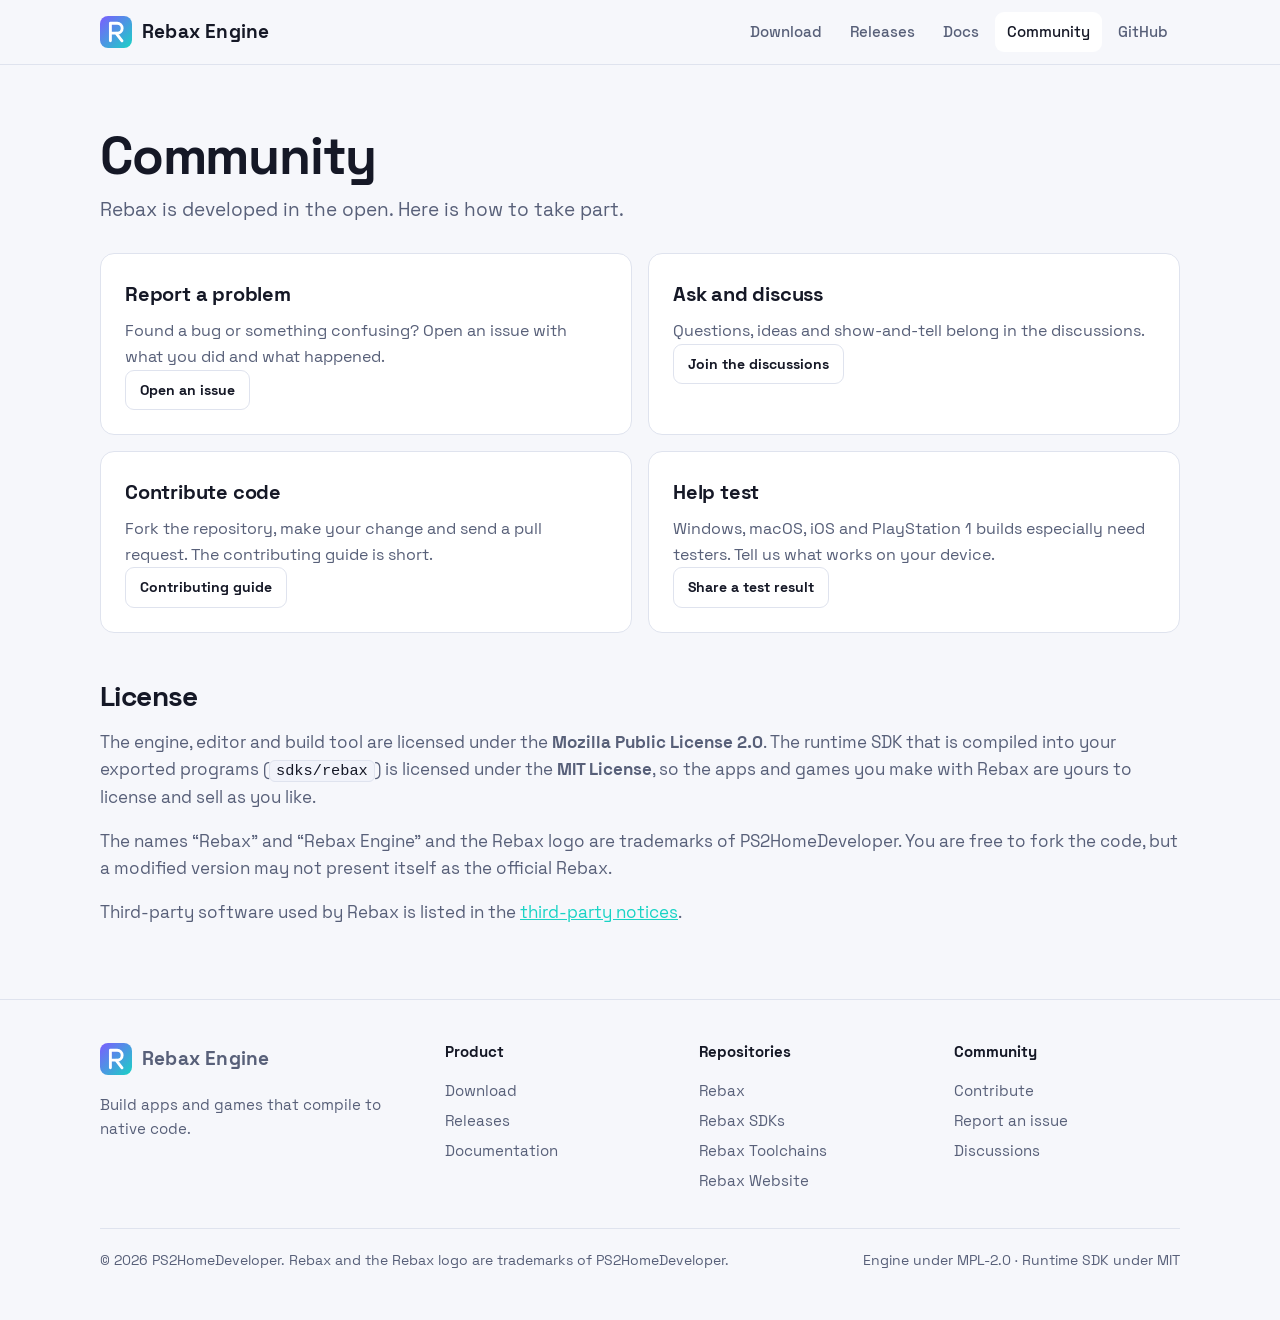
==== community/index.html @ f352a2dc "Update Rebax Website" ====
<!doctype html>
<html lang="en">
<head>
<meta charset="utf-8">
<meta name="viewport" content="width=device-width, initial-scale=1">
<title>Community - Rebax Engine</title>
<meta name="description" content="Report issues, join discussions, contribute code and help test Rebax Engine.">
<meta name="theme-color" content="#0b0d13">
<link rel="canonical" href="https://rebax.pages.dev/community/">
<link rel="icon" href="/favicon.svg" type="image/svg+xml">
<meta property="og:type" content="website">
<meta property="og:title" content="Community - Rebax Engine">
<meta property="og:description" content="Report issues, join discussions, contribute code and help test Rebax Engine.">
<meta property="og:url" content="https://rebax.pages.dev/community/">
<meta property="og:image" content="https://rebax.pages.dev/assets/img/logo.svg">
<meta name="twitter:card" content="summary">
<link rel="preload" href="/assets/fonts/SpaceGrotesk-Regular.woff2" as="font" type="font/woff2" crossorigin>
<link rel="stylesheet" href="/assets/css/style.css">
</head>
<body>
<a class="skip" href="#main">Skip to content</a>
<header class="nav">
  <div class="wrap">
    <a class="brand" href="/"><img src="/assets/img/logo.svg" alt="" width="32" height="32"><span>Rebax Engine</span></a>
    <button class="nav-toggle" aria-label="Menu" aria-expanded="false"><svg viewBox="0 0 24 24" fill="none" stroke="currentColor" stroke-width="2" stroke-linecap="round"><path d="M4 7h16M4 12h16M4 17h16"/></svg></button>
    <nav class="nav-links"><a href="/download/">Download</a><a href="/releases/">Releases</a><a href="/docs/">Docs</a><a href="/community/" aria-current="page">Community</a><a href="https://github.com/PS2HomeDeveloper/Rebax" rel="noopener">GitHub</a></nav>
  </div>
</header>
<main id="main">

<div class="wrap">
  <div class="page-head">
    <h1>Community</h1>
    <p>Rebax is developed in the open. Here is how to take part.</p>
  </div>
  <div class="grid c2">
    <div class="card"><h3>Report a problem</h3><p>Found a bug or something confusing? Open an issue with what you did and what happened.</p><p class="mt-14"><a class="btn small" href="https://github.com/PS2HomeDeveloper/Rebax/issues" rel="noopener">Open an issue</a></p></div>
    <div class="card"><h3>Ask and discuss</h3><p>Questions, ideas and show-and-tell belong in the discussions.</p><p class="mt-14"><a class="btn small" href="https://github.com/PS2HomeDeveloper/Rebax/discussions" rel="noopener">Join the discussions</a></p></div>
    <div class="card"><h3>Contribute code</h3><p>Fork the repository, make your change and send a pull request. The contributing guide is short.</p><p class="mt-14"><a class="btn small" href="https://github.com/PS2HomeDeveloper/Rebax/blob/main/CONTRIBUTING.md" rel="noopener">Contributing guide</a></p></div>
    <div class="card"><h3>Help test</h3><p>Windows, macOS, iOS and PlayStation 1 builds especially need testers. Tell us what works on your device.</p><p class="mt-14"><a class="btn small" href="https://github.com/PS2HomeDeveloper/Rebax/issues/new/choose" rel="noopener">Share a test result</a></p></div>
  </div>
  <div class="prose mt-48">
    <h2>License</h2>
    <p>The engine, editor and build tool are licensed under the <b>Mozilla Public License 2.0</b>. The runtime SDK that is compiled into your exported programs (<code>sdks/rebax</code>) is licensed under the <b>MIT License</b>, so the apps and games you make with Rebax are yours to license and sell as you like.</p>
    <p>The names &ldquo;Rebax&rdquo; and &ldquo;Rebax Engine&rdquo; and the Rebax logo are trademarks of PS2HomeDeveloper. You are free to fork the code, but a modified version may not present itself as the official Rebax.</p>
    <p>Third-party software used by Rebax is listed in the <a href="https://github.com/PS2HomeDeveloper/Rebax/blob/main/THIRD_PARTY_NOTICES.md" rel="noopener">third-party notices</a>.</p>
  </div>
</div>
<div class="spacer"></div>

</main>
<footer>
  <div class="wrap">
    <div class="cols">
      <div>
        <a class="brand" href="/"><img src="/assets/img/logo.svg" alt="" width="28" height="28"><span>Rebax Engine</span></a>
        <p>Build apps and games that compile to native code.</p>
      </div>
      <div><h5>Product</h5><a href="/download/">Download</a><a href="/releases/">Releases</a><a href="/docs/">Documentation</a></div>
      <div><h5>Repositories</h5><a href="https://github.com/PS2HomeDeveloper/Rebax" rel="noopener">Rebax</a><a href="https://github.com/PS2HomeDeveloper/Rebax-SDKs" rel="noopener">Rebax SDKs</a><a href="https://github.com/PS2HomeDeveloper/Rebax-Toolchains" rel="noopener">Rebax Toolchains</a><a href="https://github.com/PS2HomeDeveloper/Rebax-Website" rel="noopener">Rebax Website</a></div>
      <div><h5>Community</h5><a href="/community/">Contribute</a><a href="https://github.com/PS2HomeDeveloper/Rebax/issues" rel="noopener">Report an issue</a><a href="https://github.com/PS2HomeDeveloper/Rebax/discussions" rel="noopener">Discussions</a></div>
    </div>
    <div class="fine"><span>&copy; <span data-year>2026</span> PS2HomeDeveloper. Rebax and the Rebax logo are trademarks of PS2HomeDeveloper.</span><span>Engine under MPL-2.0 &middot; Runtime SDK under MIT</span></div>
  </div>
</footer>
<script src="/assets/js/main.js"></script>

</body>
</html>
---- assets/css/style.css ----
@font-face { font-family: "Space Grotesk"; font-weight: 400; font-display: swap; src: url("../fonts/SpaceGrotesk-Regular.woff2") format("woff2"); }
@font-face { font-family: "Space Grotesk"; font-weight: 500; font-display: swap; src: url("../fonts/SpaceGrotesk-Medium.woff2") format("woff2"); }
@font-face { font-family: "Space Grotesk"; font-weight: 700; font-display: swap; src: url("../fonts/SpaceGrotesk-Bold.woff2") format("woff2"); }

:root {
  --bg: #0b0d13;
  --bg-soft: #10131b;
  --surface: #141823;
  --surface-2: #1a1f2d;
  --line: #242a3b;
  --text: #e8ebf3;
  --muted: #98a1b8;
  --accent: #7c5cff;
  --accent-2: #19d3c5;
  --ok: #3ddc97;
  --warn: #f5b84b;
  --radius: 14px;
  --maxw: 1120px;
  --grad: linear-gradient(120deg, #7c5cff 0%, #19d3c5 100%);
}

@media (prefers-color-scheme: light) {
  :root:not([data-theme="dark"]) {
    --bg: #f6f7fb;
    --bg-soft: #eef0f7;
    --surface: #ffffff;
    --surface-2: #f1f3fa;
    --line: #dfe3ee;
    --text: #151826;
    --muted: #586079;
  }
}

:root[data-theme="light"] {
  --bg: #f6f7fb;
  --bg-soft: #eef0f7;
  --surface: #ffffff;
  --surface-2: #f1f3fa;
  --line: #dfe3ee;
  --text: #151826;
  --muted: #586079;
}

* { box-sizing: border-box; }
html { scroll-behavior: smooth; }
body {
  margin: 0;
  background: var(--bg);
  color: var(--text);
  font-family: "Space Grotesk", system-ui, -apple-system, "Segoe UI", Roboto, sans-serif;
  font-size: 17px;
  line-height: 1.6;
  -webkit-font-smoothing: antialiased;
}
a { color: inherit; }
img, svg { max-width: 100%; }
.wrap { width: 100%; max-width: var(--maxw); margin: 0 auto; padding: 0 20px; }

.skip { position: absolute; left: -999px; top: 0; background: var(--accent); color: #fff; padding: 8px 14px; z-index: 100; }
.skip:focus { left: 8px; top: 8px; }

.nav { position: sticky; top: 0; z-index: 50; background: color-mix(in srgb, var(--bg) 86%, transparent); backdrop-filter: blur(12px); border-bottom: 1px solid var(--line); }
.nav .wrap { display: flex; align-items: center; justify-content: space-between; height: 64px; gap: 16px; }
.brand { display: flex; align-items: center; gap: 10px; text-decoration: none; font-weight: 700; font-size: 19px; letter-spacing: .2px; }
.brand img { width: 32px; height: 32px; display: block; }
.nav-links { display: flex; align-items: center; gap: 4px; }
.nav-links a { text-decoration: none; color: var(--muted); padding: 8px 12px; border-radius: 9px; font-size: 15px; font-weight: 500; }
.nav-links a:hover, .nav-links a[aria-current="page"] { color: var(--text); background: var(--surface); }
.nav-toggle { display: none; background: none; border: 1px solid var(--line); color: var(--text); width: 42px; height: 42px; border-radius: 10px; cursor: pointer; }
.nav-toggle svg { width: 22px; height: 22px; }

.btn { display: inline-flex; align-items: center; justify-content: center; gap: 8px; padding: 12px 20px; border-radius: 11px; font: inherit; font-weight: 700; font-size: 16px; text-decoration: none; border: 1px solid var(--line); background: var(--surface); color: var(--text); cursor: pointer; transition: transform .12s ease, border-color .12s ease, background .12s ease; }
.btn:hover { border-color: var(--accent); transform: translateY(-1px); }
.btn.primary { background: var(--grad); color: #fff; border-color: transparent; }
.btn.primary:hover { filter: brightness(1.08); }
.btn.small { padding: 8px 14px; font-size: 14px; border-radius: 9px; }
.btn svg { width: 18px; height: 18px; }

.hero { position: relative; padding: 84px 0 64px; overflow: hidden; }
.hero::before { content: ""; position: absolute; inset: -20% -10% auto -10%; height: 480px; background: radial-gradient(60% 60% at 30% 20%, rgba(124,92,255,.28), transparent 70%), radial-gradient(50% 50% at 80% 10%, rgba(25,211,197,.18), transparent 70%); pointer-events: none; }
.hero .wrap { position: relative; }
.eyebrow { display: inline-flex; align-items: center; gap: 8px; padding: 6px 12px; border: 1px solid var(--line); border-radius: 999px; background: var(--surface); color: var(--muted); font-size: 14px; font-weight: 500; }
.eyebrow i { width: 8px; height: 8px; border-radius: 50%; background: var(--ok); display: inline-block; }
h1 { font-size: clamp(38px, 6.4vw, 68px); line-height: 1.04; letter-spacing: -1.2px; margin: 22px 0 18px; font-weight: 700; max-width: 880px; }
h1 em { font-style: normal; background: var(--grad); -webkit-background-clip: text; background-clip: text; color: transparent; }
.lead { font-size: clamp(18px, 2.2vw, 22px); color: var(--muted); max-width: 720px; margin: 0 0 30px; }
.actions { display: flex; flex-wrap: wrap; gap: 12px; }

.pipeline { margin-top: 54px; display: grid; grid-template-columns: repeat(4, 1fr); gap: 0; border: 1px solid var(--line); border-radius: var(--radius); background: var(--surface); overflow: hidden; }
.pipeline div { padding: 22px 20px; position: relative; border-right: 1px solid var(--line); }
.pipeline div:last-child { border-right: 0; }
.pipeline small { display: block; color: var(--accent-2); font-weight: 700; font-size: 12px; letter-spacing: 1.4px; text-transform: uppercase; margin-bottom: 8px; }
.pipeline b { display: block; font-size: 18px; margin-bottom: 4px; }
.pipeline span { color: var(--muted); font-size: 15px; line-height: 1.45; display: block; }

section { padding: 72px 0; }
section.alt { background: var(--bg-soft); border-top: 1px solid var(--line); border-bottom: 1px solid var(--line); }
h2 { font-size: clamp(28px, 4vw, 40px); letter-spacing: -.6px; line-height: 1.12; margin: 0 0 14px; }
h3 { font-size: 20px; margin: 0 0 8px; letter-spacing: -.2px; }
.sub { color: var(--muted); max-width: 720px; margin: 0 0 36px; font-size: 18px; }

.grid { display: grid; gap: 16px; }
.grid.c3 { grid-template-columns: repeat(3, 1fr); }
.grid.c2 { grid-template-columns: repeat(2, 1fr); }
.card { background: var(--surface); border: 1px solid var(--line); border-radius: var(--radius); padding: 24px; }
.card p { margin: 0; color: var(--muted); font-size: 16px; }
.card .ico { width: 42px; height: 42px; border-radius: 11px; background: var(--surface-2); display: grid; place-items: center; margin-bottom: 16px; color: var(--accent-2); }
.card .ico svg { width: 22px; height: 22px; }

.platforms { display: grid; grid-template-columns: repeat(7, 1fr); gap: 12px; }
.plat { background: var(--surface); border: 1px solid var(--line); border-radius: 12px; padding: 16px 12px; text-align: center; }
.plat b { display: block; font-size: 15px; margin-bottom: 8px; }
.badge { display: inline-block; padding: 3px 9px; border-radius: 999px; font-size: 12px; font-weight: 700; border: 1px solid var(--line); color: var(--muted); }
.badge.ok { color: var(--ok); border-color: color-mix(in srgb, var(--ok) 45%, var(--line)); }
.badge.warn { color: var(--warn); border-color: color-mix(in srgb, var(--warn) 45%, var(--line)); }

.steps { counter-reset: s; display: grid; gap: 14px; }
.step { display: grid; grid-template-columns: 44px 1fr; gap: 16px; align-items: start; background: var(--surface); border: 1px solid var(--line); border-radius: var(--radius); padding: 20px; }
.step::before { counter-increment: s; content: counter(s); width: 44px; height: 44px; border-radius: 12px; background: var(--grad); color: #fff; display: grid; place-items: center; font-weight: 700; font-size: 18px; }
.step p { margin: 0; color: var(--muted); }

.page-head { padding: 64px 0 28px; }
.page-head h1 { font-size: clamp(34px, 5vw, 52px); margin: 0 0 12px; }
.page-head p { color: var(--muted); margin: 0; max-width: 720px; font-size: 19px; }

.release-head { display: flex; flex-wrap: wrap; align-items: center; gap: 12px 16px; margin-bottom: 10px; }
.tag { padding: 4px 11px; border-radius: 999px; font-weight: 700; font-size: 13px; background: var(--surface-2); border: 1px solid var(--line); }
.tag.latest { color: var(--ok); border-color: color-mix(in srgb, var(--ok) 50%, var(--line)); }
.tag.pre { color: var(--warn); border-color: color-mix(in srgb, var(--warn) 50%, var(--line)); }
.meta { color: var(--muted); font-size: 15px; }

.dl-grid { display: grid; grid-template-columns: repeat(3, 1fr); gap: 16px; margin-top: 24px; }
.dl-card { background: var(--surface); border: 1px solid var(--line); border-radius: var(--radius); padding: 22px; display: flex; flex-direction: column; gap: 14px; }
.dl-card h3 { display: flex; align-items: center; gap: 10px; margin: 0; }
.dl-card h3 svg { width: 24px; height: 24px; color: var(--accent-2); }
.dl-card .hint { color: var(--muted); font-size: 14px; margin: -6px 0 0; }
.files { display: grid; gap: 8px; }
.file { display: flex; align-items: center; justify-content: space-between; gap: 12px; padding: 11px 13px; border-radius: 10px; border: 1px solid var(--line); background: var(--surface-2); text-decoration: none; }
.file:hover { border-color: var(--accent); }
.file .n { min-width: 0; }
.file .n b { display: block; font-size: 15px; }
.file .n span { display: block; color: var(--muted); font-size: 13px; overflow-wrap: anywhere; }
.file .sz { color: var(--muted); font-size: 13px; white-space: nowrap; margin-left: auto; }
.file > span:last-child { flex: none; display: inline-flex; }
.file svg { width: 18px; height: 18px; color: var(--accent-2); flex: none; }

.notes { background: var(--surface); border: 1px solid var(--line); border-radius: var(--radius); padding: 24px; margin-top: 28px; }
.notes h4 { margin: 0 0 12px; font-size: 18px; }
.md { color: var(--text); font-size: 16px; }
.md > :first-child { margin-top: 0; }
.md > :last-child { margin-bottom: 0; }
.md h1, .md h2, .md h3 { font-size: 18px; margin: 18px 0 8px; letter-spacing: 0; }
.md p { margin: 10px 0; color: var(--muted); }
.md ul, .md ol { margin: 10px 0; padding-left: 22px; color: var(--muted); }
.md li { margin: 4px 0; }
.md code { font-family: ui-monospace, SFMono-Regular, Menlo, Consolas, monospace; font-size: .9em; background: var(--surface-2); border: 1px solid var(--line); padding: 1px 6px; border-radius: 6px; }
.md pre { background: var(--surface-2); border: 1px solid var(--line); border-radius: 10px; padding: 14px; overflow: auto; }
.md pre code { border: 0; padding: 0; background: none; }
.md a { color: var(--accent-2); }

details.rel { background: var(--surface); border: 1px solid var(--line); border-radius: var(--radius); margin-bottom: 12px; }
details.rel summary { list-style: none; cursor: pointer; padding: 18px 22px; display: flex; flex-wrap: wrap; align-items: center; gap: 10px 14px; }
details.rel summary::-webkit-details-marker { display: none; }
details.rel summary b { font-size: 20px; }
details.rel summary .chev { margin-left: auto; transition: transform .15s ease; color: var(--muted); }
details.rel[open] summary .chev { transform: rotate(180deg); }
details.rel .body { padding: 0 22px 22px; border-top: 1px solid var(--line); }
details.rel .body > * { margin-top: 18px; }

.state { background: var(--surface); border: 1px dashed var(--line); border-radius: var(--radius); padding: 36px 24px; text-align: center; color: var(--muted); }
.state b { display: block; color: var(--text); font-size: 20px; margin-bottom: 8px; }
.skeleton { height: 120px; border-radius: var(--radius); background: linear-gradient(90deg, var(--surface) 25%, var(--surface-2) 50%, var(--surface) 75%); background-size: 200% 100%; animation: sk 1.2s linear infinite; }
@keyframes sk { to { background-position: -200% 0; } }

.help { margin-top: 28px; }
.help details { background: var(--surface); border: 1px solid var(--line); border-radius: var(--radius); padding: 16px 20px; }
.help summary { cursor: pointer; font-weight: 700; }
.help ul { color: var(--muted); margin: 12px 0 0; padding-left: 22px; }

.doc { display: grid; grid-template-columns: 220px 1fr; gap: 40px; align-items: start; }
.toc { position: sticky; top: 88px; display: grid; gap: 2px; }
.toc a { text-decoration: none; color: var(--muted); padding: 7px 12px; border-radius: 8px; font-size: 15px; }
.toc a:hover { color: var(--text); background: var(--surface); }
.prose h2 { font-size: 28px; margin: 40px 0 12px; }
.prose h2:first-child { margin-top: 0; }
.prose h3 { margin: 24px 0 8px; }
.prose p, .prose li { color: var(--muted); }
.prose ul, .prose ol { padding-left: 22px; }
.prose code { font-family: ui-monospace, SFMono-Regular, Menlo, Consolas, monospace; font-size: .9em; background: var(--surface-2); border: 1px solid var(--line); padding: 1px 6px; border-radius: 6px; color: var(--text); }
.prose pre { background: var(--surface); border: 1px solid var(--line); border-radius: 12px; padding: 16px; overflow: auto; margin: 14px 0; }
.prose pre code { border: 0; padding: 0; background: none; font-size: 14.5px; line-height: 1.7; }
.prose a { color: var(--accent-2); }
.note { border-left: 3px solid var(--accent); background: var(--surface); padding: 14px 18px; border-radius: 0 12px 12px 0; margin: 16px 0; color: var(--muted); }

.cta { text-align: center; }
.cta .actions { justify-content: center; }

footer { border-top: 1px solid var(--line); padding: 40px 0 48px; color: var(--muted); font-size: 15px; }
footer .cols { display: grid; grid-template-columns: 1.4fr repeat(3, 1fr); gap: 28px; }
footer h5 { margin: 0 0 12px; color: var(--text); font-size: 15px; }
footer a { display: block; text-decoration: none; padding: 3px 0; }
footer a:hover { color: var(--text); }
footer .fine { margin-top: 32px; padding-top: 20px; border-top: 1px solid var(--line); display: flex; flex-wrap: wrap; justify-content: space-between; gap: 10px; font-size: 14px; }

@media (max-width: 900px) {
  .grid.c3, .dl-grid { grid-template-columns: 1fr; }
  .platforms { grid-template-columns: repeat(2, 1fr); }
  .pipeline { grid-template-columns: 1fr 1fr; }
  .pipeline div:nth-child(2) { border-right: 0; }
  .pipeline div:nth-child(-n+2) { border-bottom: 1px solid var(--line); }
  .doc { grid-template-columns: 1fr; }
  .toc { position: static; display: flex; flex-wrap: wrap; gap: 6px; }
  .toc a { border: 1px solid var(--line); }
  footer .cols { grid-template-columns: 1fr 1fr; }
}
@media (max-width: 720px) {
  .nav-toggle { display: inline-grid; place-items: center; }
  .nav-links { position: absolute; left: 0; right: 0; top: 64px; flex-direction: column; align-items: stretch; background: var(--bg); border-bottom: 1px solid var(--line); padding: 10px 20px 16px; display: none; }
  .nav-links.open { display: flex; }
  .nav-links a { padding: 12px; }
  .hero { padding: 56px 0 40px; }
  section { padding: 52px 0; }
  .grid.c2 { grid-template-columns: 1fr; }
  .pipeline { grid-template-columns: 1fr; }
  .pipeline div { border-right: 0; border-bottom: 1px solid var(--line); }
  .pipeline div:last-child { border-bottom: 0; }
  footer .cols { grid-template-columns: 1fr; }
}
@media (prefers-reduced-motion: reduce) { * { animation: none !important; transition: none !important; scroll-behavior: auto !important; } }

.spacer { height: 56px; }
.mt-14 { margin-top: 14px; }
.mt-24 { margin-top: 24px; }
.mt-28 { margin-top: 28px; }
.mt-48 { margin-top: 48px; }
.nf { padding: 96px 0; }
.center-sub { margin-left: auto; margin-right: auto; }
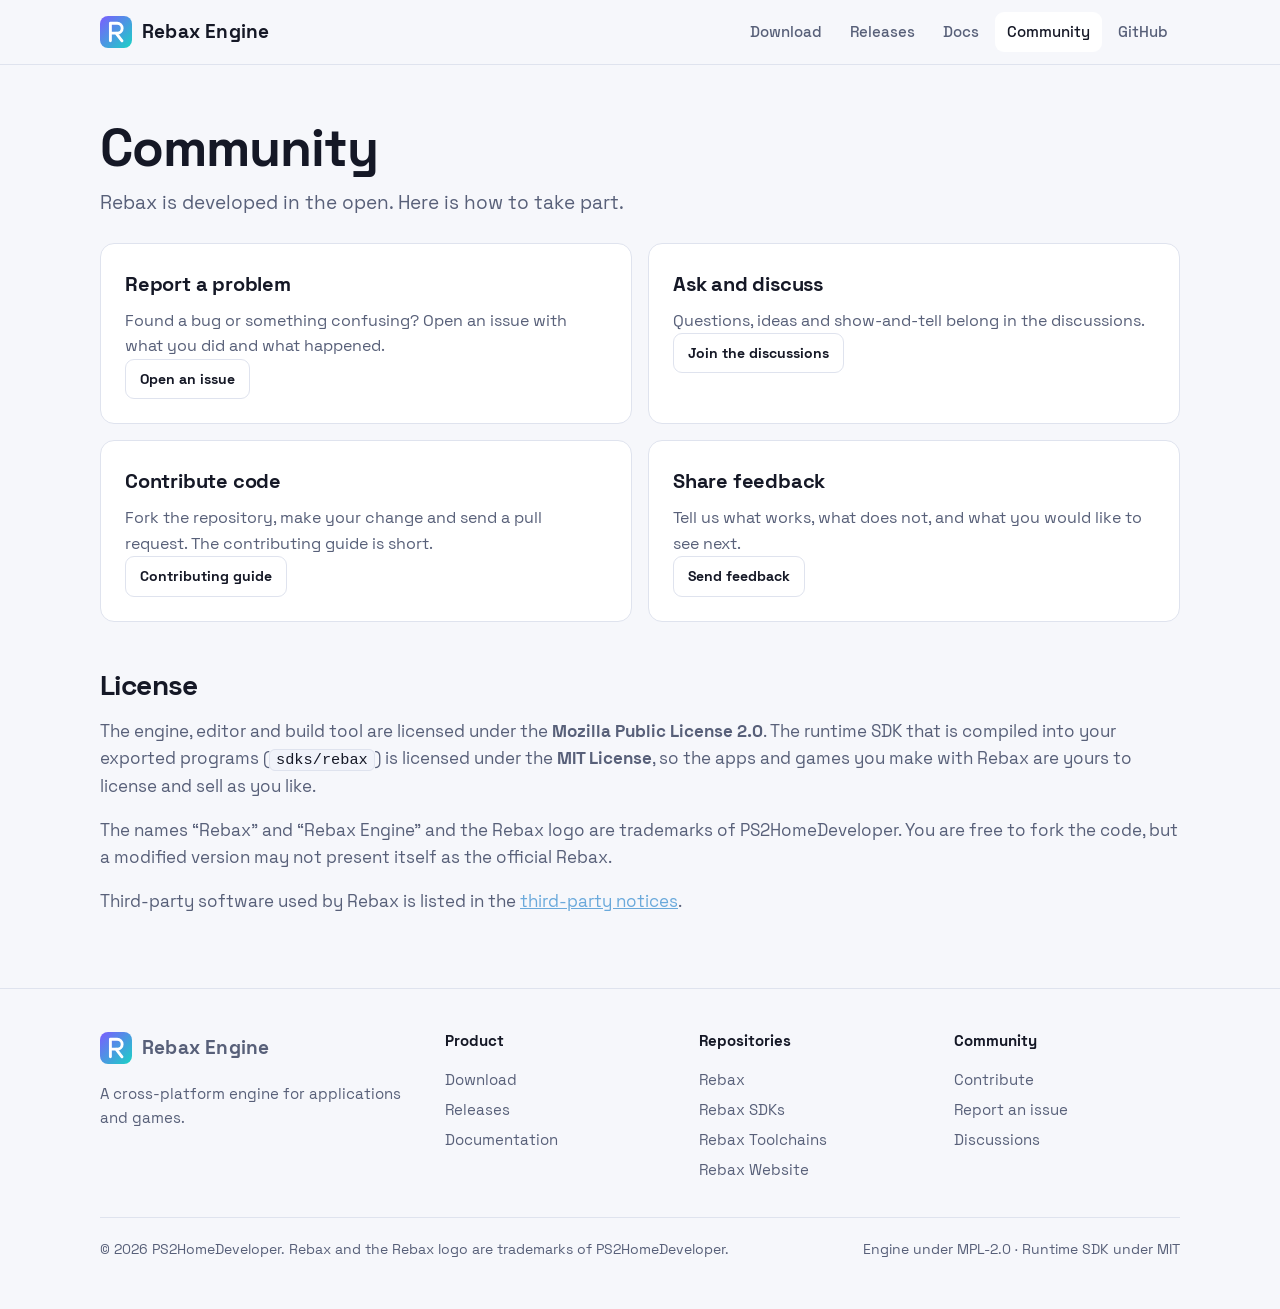
==== commit 66c4b790: "Replace website files" ====
--- a/community/index.html
+++ b/community/index.html
@@ -37,7 +37,7 @@
     <div class="card"><h3>Report a problem</h3><p>Found a bug or something confusing? Open an issue with what you did and what happened.</p><p class="mt-14"><a class="btn small" href="https://github.com/PS2HomeDeveloper/Rebax/issues" rel="noopener">Open an issue</a></p></div>
     <div class="card"><h3>Ask and discuss</h3><p>Questions, ideas and show-and-tell belong in the discussions.</p><p class="mt-14"><a class="btn small" href="https://github.com/PS2HomeDeveloper/Rebax/discussions" rel="noopener">Join the discussions</a></p></div>
     <div class="card"><h3>Contribute code</h3><p>Fork the repository, make your change and send a pull request. The contributing guide is short.</p><p class="mt-14"><a class="btn small" href="https://github.com/PS2HomeDeveloper/Rebax/blob/main/CONTRIBUTING.md" rel="noopener">Contributing guide</a></p></div>
-    <div class="card"><h3>Help test</h3><p>Windows, macOS, iOS and PlayStation 1 builds especially need testers. Tell us what works on your device.</p><p class="mt-14"><a class="btn small" href="https://github.com/PS2HomeDeveloper/Rebax/issues/new/choose" rel="noopener">Share a test result</a></p></div>
+    <div class="card"><h3>Share feedback</h3><p>Tell us what works, what does not, and what you would like to see next.</p><p class="mt-14"><a class="btn small" href="https://github.com/PS2HomeDeveloper/Rebax/issues/new/choose" rel="noopener">Send feedback</a></p></div>
   </div>
   <div class="prose mt-48">
     <h2>License</h2>
@@ -54,7 +54,7 @@
     <div class="cols">
       <div>
         <a class="brand" href="/"><img src="/assets/img/logo.svg" alt="" width="28" height="28"><span>Rebax Engine</span></a>
-        <p>Build apps and games that compile to native code.</p>
+        <p>A cross-platform engine for applications and games.</p>
       </div>
       <div><h5>Product</h5><a href="/download/">Download</a><a href="/releases/">Releases</a><a href="/docs/">Documentation</a></div>
       <div><h5>Repositories</h5><a href="https://github.com/PS2HomeDeveloper/Rebax" rel="noopener">Rebax</a><a href="https://github.com/PS2HomeDeveloper/Rebax-SDKs" rel="noopener">Rebax SDKs</a><a href="https://github.com/PS2HomeDeveloper/Rebax-Toolchains" rel="noopener">Rebax Toolchains</a><a href="https://github.com/PS2HomeDeveloper/Rebax-Website" rel="noopener">Rebax Website</a></div>
--- a/assets/css/style.css
+++ b/assets/css/style.css
@@ -3,20 +3,20 @@
 @font-face { font-family: "Space Grotesk"; font-weight: 700; font-display: swap; src: url("../fonts/SpaceGrotesk-Bold.woff2") format("woff2"); }
 
 :root {
-  --bg: #0b0d13;
-  --bg-soft: #10131b;
-  --surface: #141823;
-  --surface-2: #1a1f2d;
-  --line: #242a3b;
-  --text: #e8ebf3;
-  --muted: #98a1b8;
-  --accent: #7c5cff;
-  --accent-2: #19d3c5;
+  --bg: #14171c;
+  --bg-soft: #181c22;
+  --surface: #1d2128;
+  --surface-2: #232830;
+  --line: #2c323c;
+  --text: #e6e9ee;
+  --muted: #9aa3b2;
+  --accent: #478cbf;
+  --accent-2: #6aa9db;
   --ok: #3ddc97;
   --warn: #f5b84b;
   --radius: 14px;
   --maxw: 1120px;
-  --grad: linear-gradient(120deg, #7c5cff 0%, #19d3c5 100%);
+  --grad: #478cbf;
 }
 
 @media (prefers-color-scheme: light) {
@@ -71,20 +71,22 @@
 
 .btn { display: inline-flex; align-items: center; justify-content: center; gap: 8px; padding: 12px 20px; border-radius: 11px; font: inherit; font-weight: 700; font-size: 16px; text-decoration: none; border: 1px solid var(--line); background: var(--surface); color: var(--text); cursor: pointer; transition: transform .12s ease, border-color .12s ease, background .12s ease; }
 .btn:hover { border-color: var(--accent); transform: translateY(-1px); }
-.btn.primary { background: var(--grad); color: #fff; border-color: transparent; }
+.btn.primary { background: var(--accent); color: #fff; border-color: transparent; }
 .btn.primary:hover { filter: brightness(1.08); }
 .btn.small { padding: 8px 14px; font-size: 14px; border-radius: 9px; }
 .btn svg { width: 18px; height: 18px; }
 
-.hero { position: relative; padding: 84px 0 64px; overflow: hidden; }
-.hero::before { content: ""; position: absolute; inset: -20% -10% auto -10%; height: 480px; background: radial-gradient(60% 60% at 30% 20%, rgba(124,92,255,.28), transparent 70%), radial-gradient(50% 50% at 80% 10%, rgba(25,211,197,.18), transparent 70%); pointer-events: none; }
+.hero { position: relative; padding: 96px 0 80px; text-align: center; border-bottom: 1px solid var(--line); background: var(--bg-soft); }
 .hero .wrap { position: relative; }
 .eyebrow { display: inline-flex; align-items: center; gap: 8px; padding: 6px 12px; border: 1px solid var(--line); border-radius: 999px; background: var(--surface); color: var(--muted); font-size: 14px; font-weight: 500; }
 .eyebrow i { width: 8px; height: 8px; border-radius: 50%; background: var(--ok); display: inline-block; }
-h1 { font-size: clamp(38px, 6.4vw, 68px); line-height: 1.04; letter-spacing: -1.2px; margin: 22px 0 18px; font-weight: 700; max-width: 880px; }
+h1 { font-size: clamp(40px, 6vw, 64px); line-height: 1.06; letter-spacing: -1px; margin: 0 0 18px; font-weight: 700; }
 h1 em { font-style: normal; background: var(--grad); -webkit-background-clip: text; background-clip: text; color: transparent; }
-.lead { font-size: clamp(18px, 2.2vw, 22px); color: var(--muted); max-width: 720px; margin: 0 0 30px; }
+.lead { font-size: clamp(18px, 2.2vw, 22px); color: var(--muted); max-width: 720px; margin: 0 auto 32px; }
 .actions { display: flex; flex-wrap: wrap; gap: 12px; }
+.hero .actions { justify-content: center; }
+.btn.big { padding: 15px 28px; font-size: 17px; }
+.hero-note { color: var(--muted); font-size: 14px; margin: 16px 0 0; min-height: 1.4em; }
 
 .pipeline { margin-top: 54px; display: grid; grid-template-columns: repeat(4, 1fr); gap: 0; border: 1px solid var(--line); border-radius: var(--radius); background: var(--surface); overflow: hidden; }
 .pipeline div { padding: 22px 20px; position: relative; border-right: 1px solid var(--line); }
@@ -109,7 +111,7 @@
 
 .platforms { display: grid; grid-template-columns: repeat(7, 1fr); gap: 12px; }
 .plat { background: var(--surface); border: 1px solid var(--line); border-radius: 12px; padding: 16px 12px; text-align: center; }
-.plat b { display: block; font-size: 15px; margin-bottom: 8px; }
+.plat b { display: block; font-size: 15px; }
 .badge { display: inline-block; padding: 3px 9px; border-radius: 999px; font-size: 12px; font-weight: 700; border: 1px solid var(--line); color: var(--muted); }
 .badge.ok { color: var(--ok); border-color: color-mix(in srgb, var(--ok) 45%, var(--line)); }
 .badge.warn { color: var(--warn); border-color: color-mix(in srgb, var(--warn) 45%, var(--line)); }
@@ -119,7 +121,7 @@
 .step::before { counter-increment: s; content: counter(s); width: 44px; height: 44px; border-radius: 12px; background: var(--grad); color: #fff; display: grid; place-items: center; font-weight: 700; font-size: 18px; }
 .step p { margin: 0; color: var(--muted); }
 
-.page-head { padding: 64px 0 28px; }
+.page-head { padding: 56px 0 24px; }
 .page-head h1 { font-size: clamp(34px, 5vw, 52px); margin: 0 0 12px; }
 .page-head p { color: var(--muted); margin: 0; max-width: 720px; font-size: 19px; }
 
@@ -235,3 +237,11 @@
 .mt-48 { margin-top: 48px; }
 .nf { padding: 96px 0; }
 .center-sub { margin-left: auto; margin-right: auto; }
+
+.dl-grid { grid-template-columns: repeat(2, 1fr); }
+.dl-row { display: flex; align-items: center; justify-content: space-between; gap: 14px; padding: 10px 0; border-top: 1px solid var(--line); }
+.dl-row:first-of-type { border-top: 0; }
+.dl-row .n b { display: block; font-size: 16px; }
+.dl-row .n span { display: block; color: var(--muted); font-size: 13px; }
+.dl-card .rows { display: flex; flex-direction: column; }
+.dl-row .btn { flex: none; }
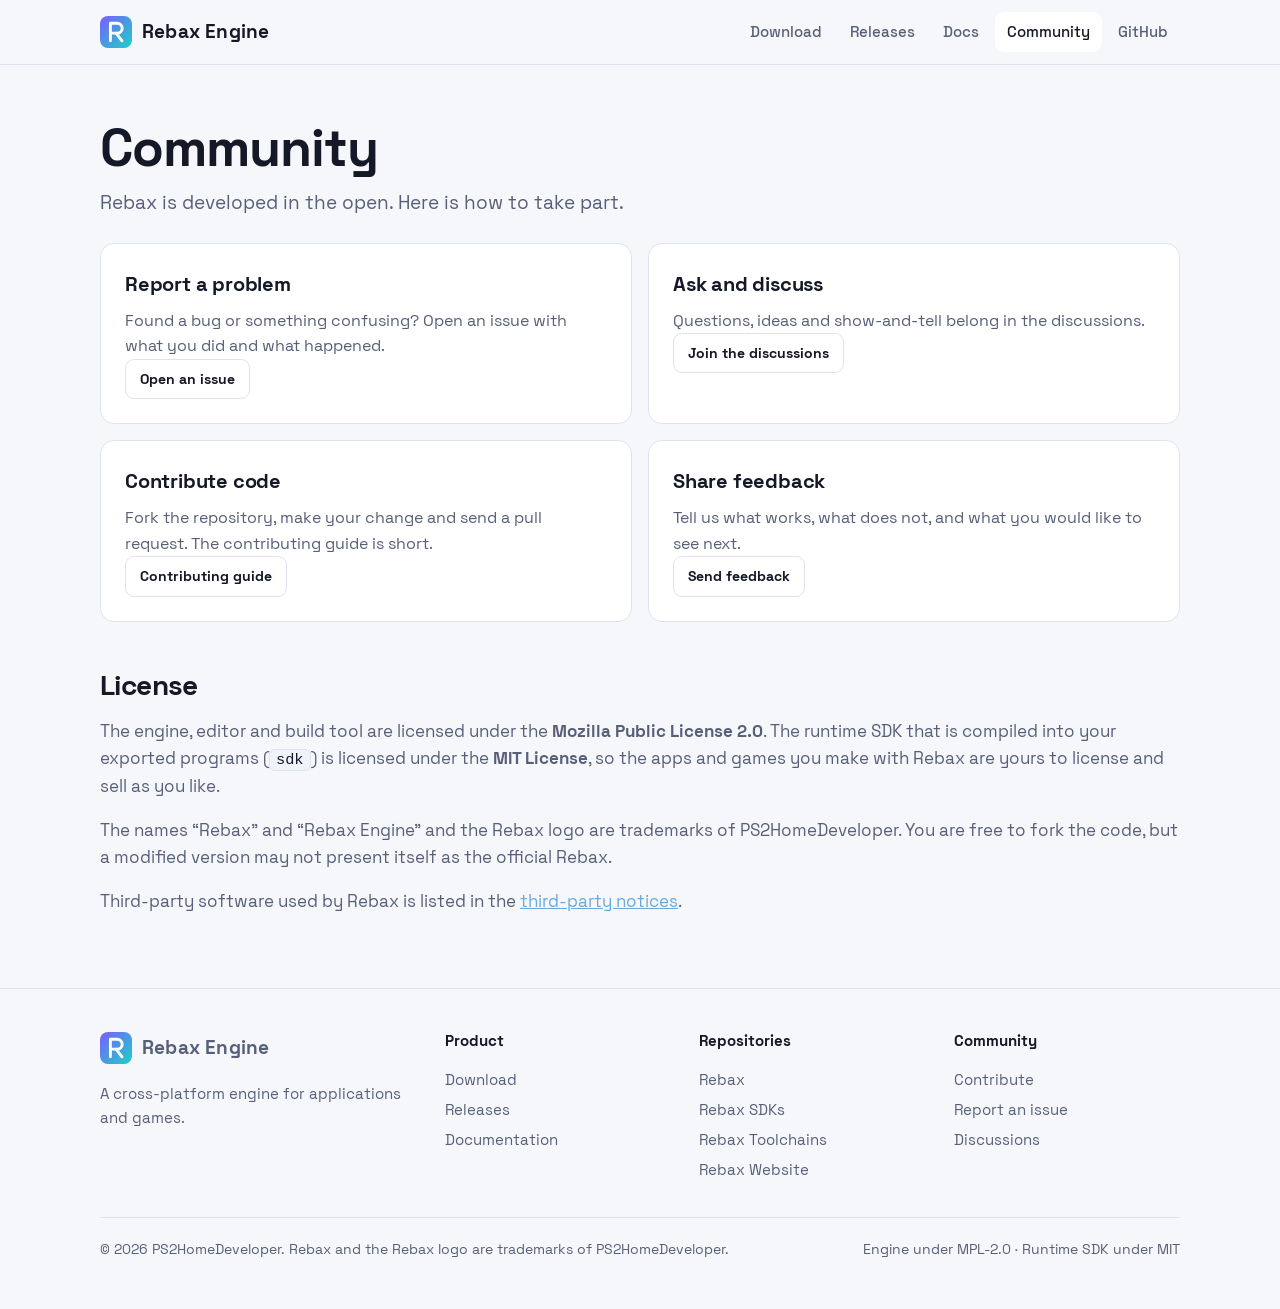
==== commit 28cb2b43: "Update Rebax website" ====
--- a/community/index.html
+++ b/community/index.html
@@ -41,7 +41,7 @@
   </div>
   <div class="prose mt-48">
     <h2>License</h2>
-    <p>The engine, editor and build tool are licensed under the <b>Mozilla Public License 2.0</b>. The runtime SDK that is compiled into your exported programs (<code>sdks/rebax</code>) is licensed under the <b>MIT License</b>, so the apps and games you make with Rebax are yours to license and sell as you like.</p>
+    <p>The engine, editor and build tool are licensed under the <b>Mozilla Public License 2.0</b>. The runtime SDK that is compiled into your exported programs (<code>sdk</code>) is licensed under the <b>MIT License</b>, so the apps and games you make with Rebax are yours to license and sell as you like.</p>
     <p>The names &ldquo;Rebax&rdquo; and &ldquo;Rebax Engine&rdquo; and the Rebax logo are trademarks of PS2HomeDeveloper. You are free to fork the code, but a modified version may not present itself as the official Rebax.</p>
     <p>Third-party software used by Rebax is listed in the <a href="https://github.com/PS2HomeDeveloper/Rebax/blob/main/THIRD_PARTY_NOTICES.md" rel="noopener">third-party notices</a>.</p>
   </div>
